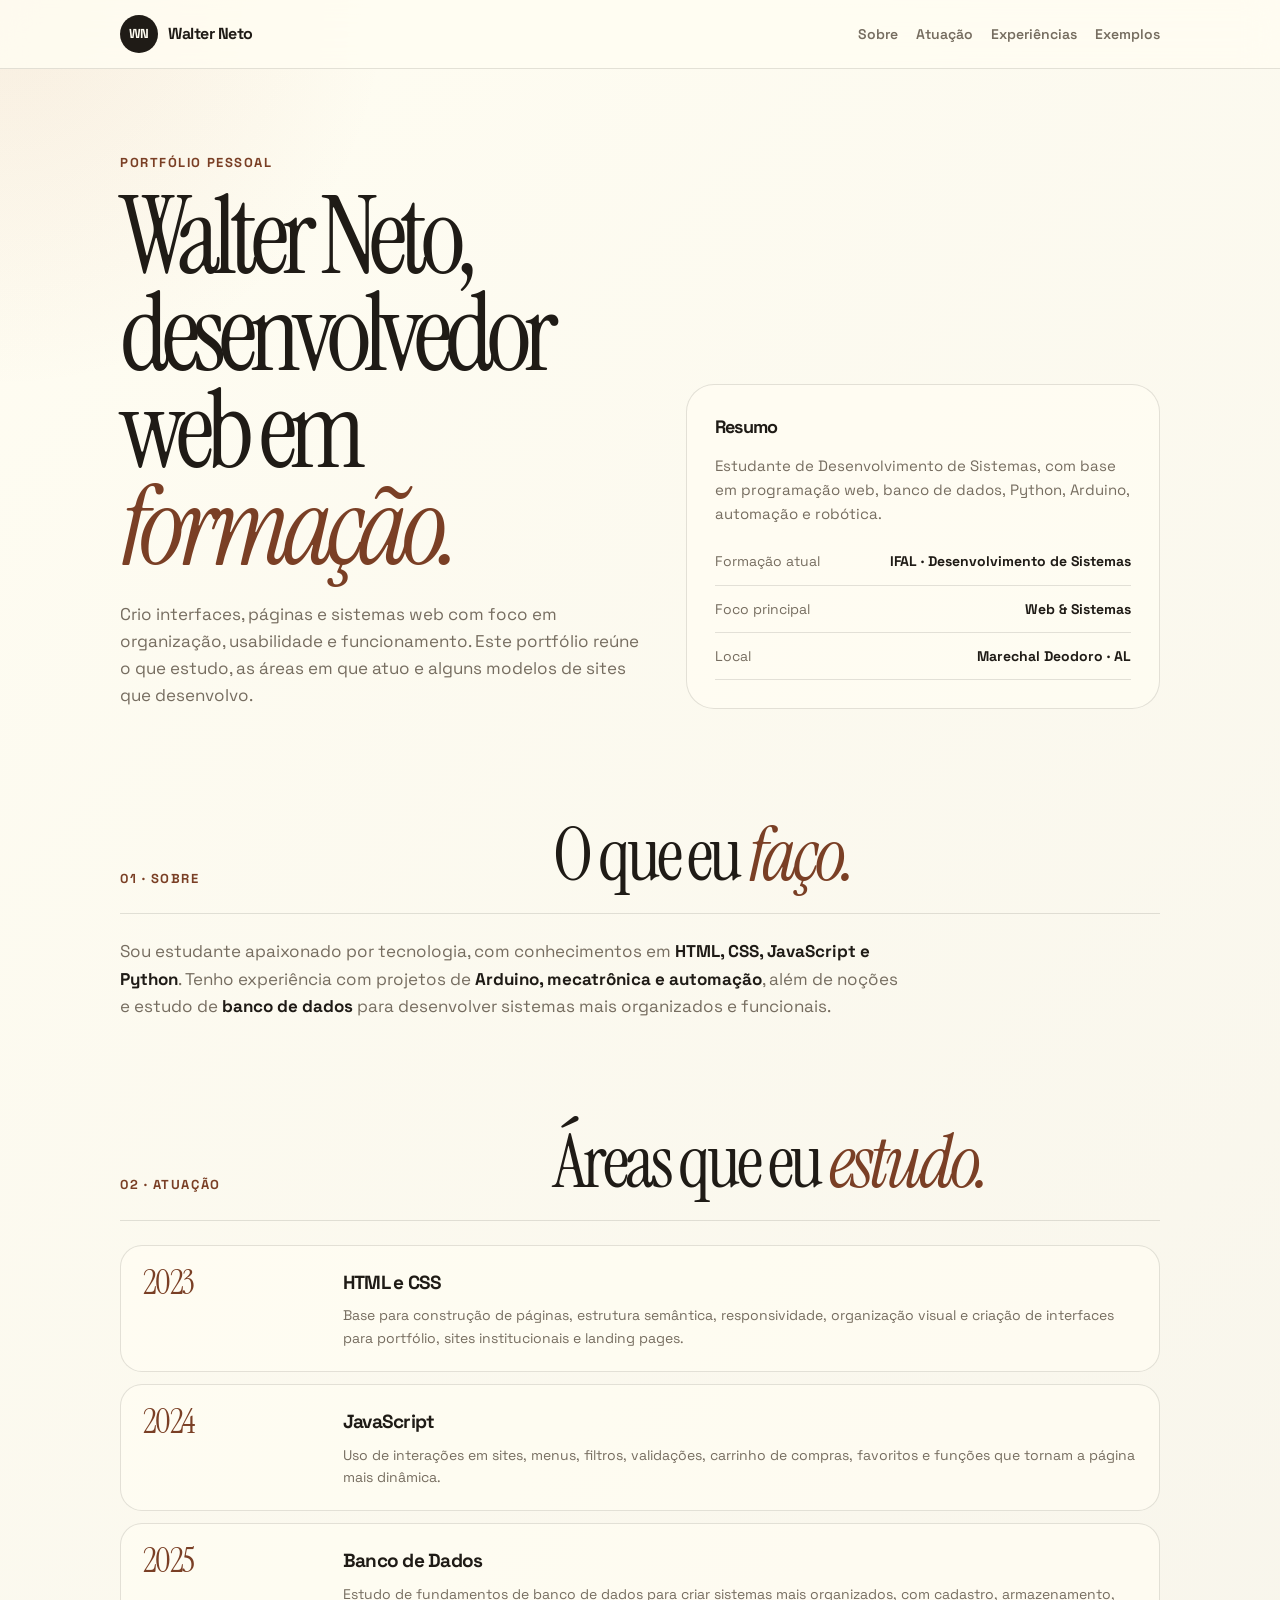
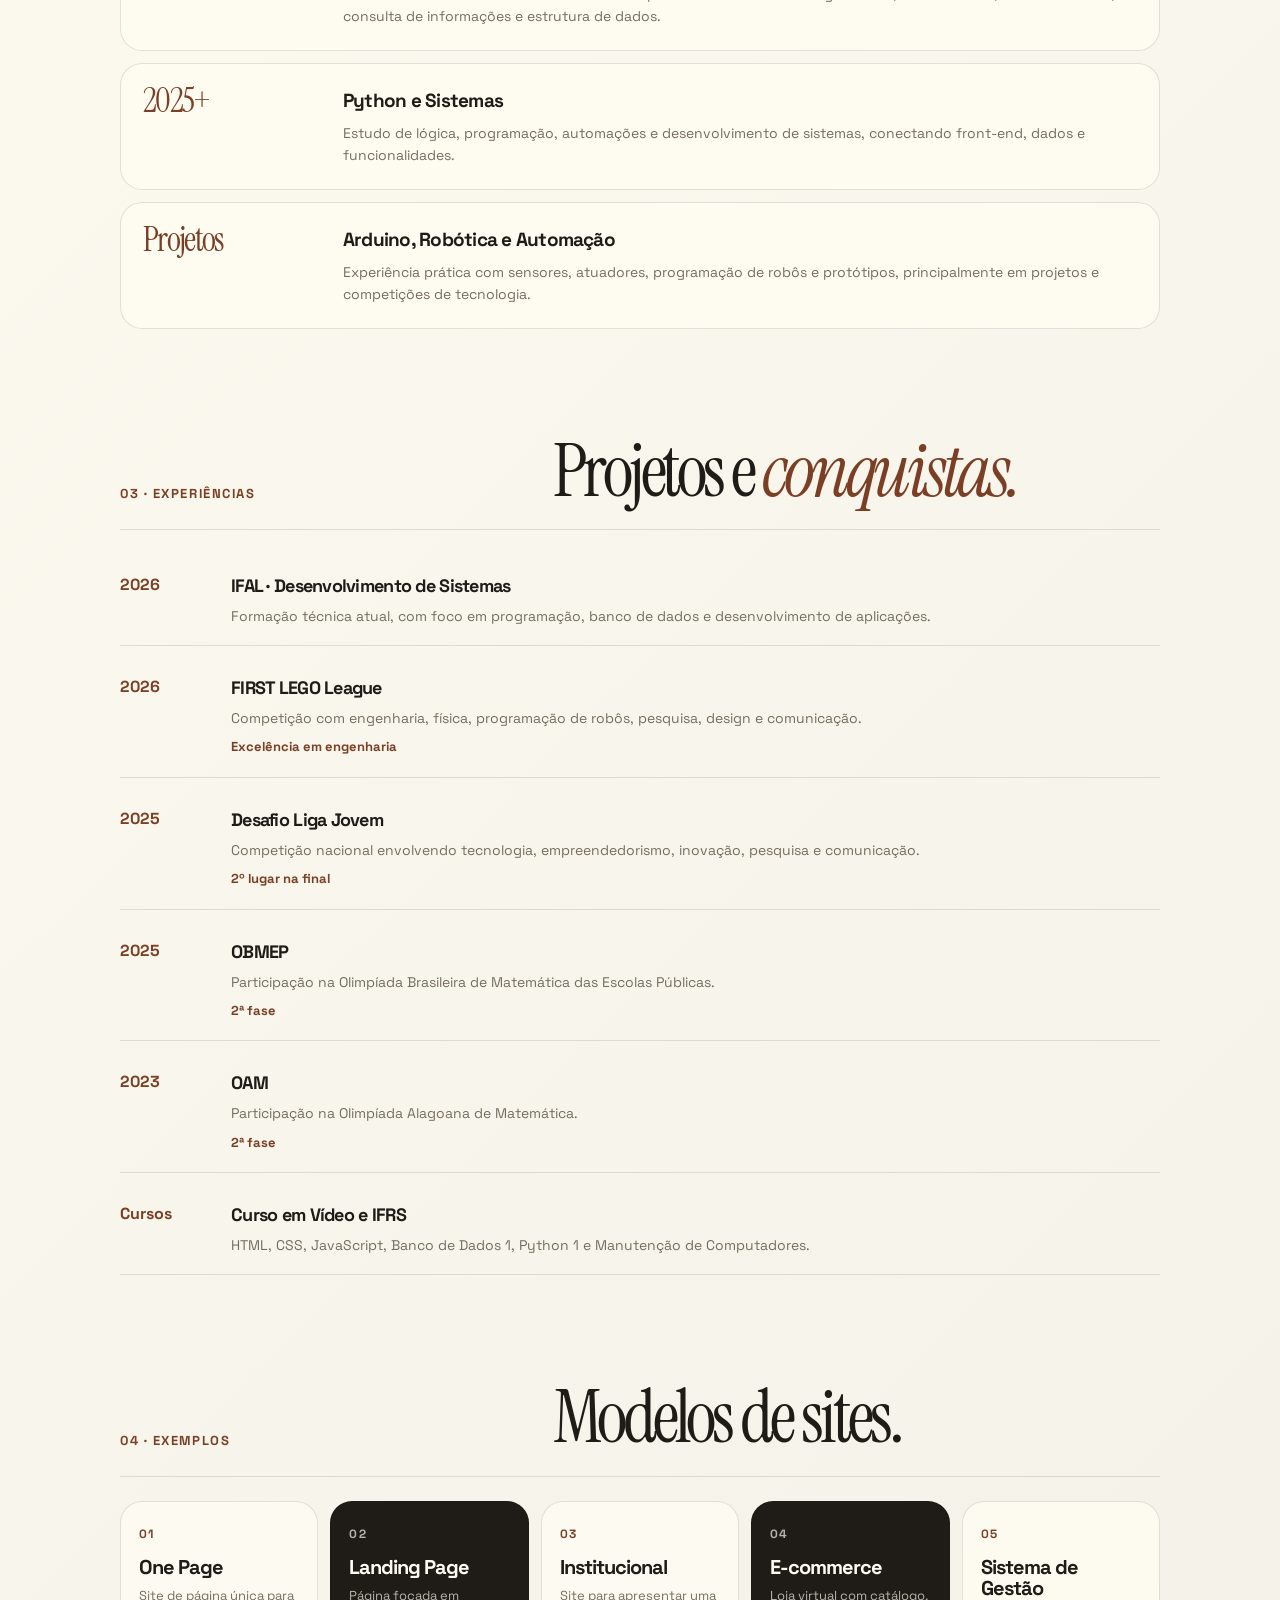
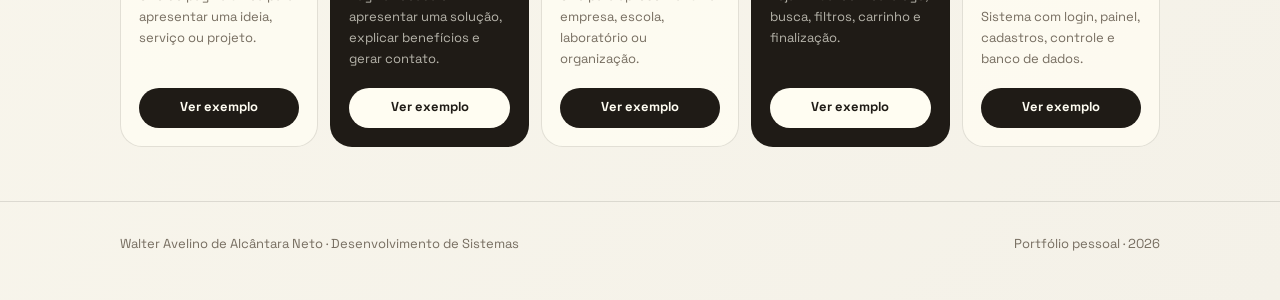
==== index.html @ 6284e9bd "Arquivos" ====
<!doctype html>
<html lang="pt-BR">
<head>
  <meta charset="UTF-8" />
  <meta name="viewport" content="width=device-width, initial-scale=1.0" />

  <title>Walter Neto | Portfólio</title>
  <meta
    name="description"
    content="Portfólio pessoal de Walter Neto, estudante de Desenvolvimento de Sistemas e desenvolvedor web."
  />

  <link rel="preconnect" href="https://fonts.googleapis.com">
  <link rel="preconnect" href="https://fonts.gstatic.com" crossorigin>
  <link
    href="https://fonts.googleapis.com/css2?family=Instrument+Serif:ital@0;1&family=Space+Grotesk:wght@400;500;600;700&display=swap"
    rel="stylesheet"
  >

  <style>
    :root {
      --bg: #fffdf2;
      --bg-soft: #f4f1e8;
      --paper: rgba(255, 253, 242, 0.78);
      --text: #1f1b16;
      --muted: #766d60;
      --line: rgba(31, 27, 22, 0.12);
      --accent: #b96a3c;
      --accent-dark: #7a3f25;
      --dark: #1f1b16;
      --radius: 22px;
      --serif: "Instrument Serif", Georgia, serif;
      --sans: "Space Grotesk", system-ui, sans-serif;
    }

    * {
      box-sizing: border-box;
      margin: 0;
      padding: 0;
    }

    html {
      scroll-behavior: smooth;
    }

    body {
      background:
        radial-gradient(circle at top left, rgba(185, 106, 60, 0.10), transparent 390px),
        linear-gradient(135deg, var(--bg), var(--bg-soft));
      color: var(--text);
      font-family: var(--sans);
      line-height: 1.6;
    }

    a {
      color: inherit;
      text-decoration: none;
    }

    .container {
      width: min(100% - 32px, 1040px);
      margin: 0 auto;
    }

    header {
      position: sticky;
      top: 0;
      z-index: 10;
      background: rgba(255, 253, 242, 0.82);
      backdrop-filter: blur(16px);
      border-bottom: 1px solid var(--line);
    }

    nav {
      min-height: 68px;
      display: flex;
      align-items: center;
      justify-content: space-between;
      gap: 16px;
    }

    .brand {
      display: flex;
      align-items: center;
      gap: 10px;
      font-weight: 700;
      letter-spacing: -0.03em;
    }

    .brand-mark {
      width: 38px;
      height: 38px;
      border-radius: 999px;
      background: var(--dark);
      color: var(--bg);
      display: grid;
      place-items: center;
      font-size: 13px;
    }

    .nav-links {
      display: flex;
      align-items: center;
      gap: 18px;
      list-style: none;
      color: var(--muted);
      font-size: 14px;
      font-weight: 600;
    }

    .nav-links a {
      transition: 0.2s;
    }

    .nav-links a:hover {
      color: var(--accent-dark);
    }

    .hero {
      padding: 84px 0 58px;
    }

    .hero-grid {
      display: grid;
      grid-template-columns: 1.05fr 0.95fr;
      gap: 42px;
      align-items: end;
    }

    .eyebrow {
      color: var(--accent-dark);
      font-size: 13px;
      font-weight: 700;
      text-transform: uppercase;
      letter-spacing: 0.12em;
      margin-bottom: 14px;
    }

    h1 {
      font-family: var(--serif);
      font-size: clamp(58px, 9vw, 108px);
      line-height: 0.9;
      letter-spacing: -0.065em;
      font-weight: 400;
      max-width: 760px;
    }

    h1 em {
      color: var(--accent-dark);
      font-style: italic;
    }

    .hero-text {
      color: var(--muted);
      max-width: 580px;
      margin-top: 24px;
      font-size: 17px;
    }

    .hero-card {
      border: 1px solid var(--line);
      background: var(--paper);
      border-radius: 28px;
      padding: 28px;
    }

    .hero-card h2 {
      font-size: 18px;
      letter-spacing: -0.04em;
      margin-bottom: 12px;
    }

    .hero-card p {
      color: var(--muted);
      font-size: 15px;
    }

    .hero-list {
      display: grid;
      gap: 12px;
      margin-top: 24px;
    }

    .hero-list div {
      display: flex;
      justify-content: space-between;
      gap: 16px;
      padding-bottom: 12px;
      border-bottom: 1px solid var(--line);
      font-size: 14px;
    }

    .hero-list span {
      color: var(--muted);
    }

    .hero-list strong {
      text-align: right;
    }

    .section {
      padding: 54px 0;
    }

    .section-head {
      display: grid;
      grid-template-columns: 0.8fr 1.2fr;
      gap: 28px;
      align-items: end;
      padding-bottom: 24px;
      border-bottom: 1px solid var(--line);
      margin-bottom: 24px;
    }

    .section-number {
      color: var(--accent-dark);
      font-size: 13px;
      font-weight: 700;
      letter-spacing: 0.12em;
      text-transform: uppercase;
    }

    .section-title {
      font-family: var(--serif);
      font-size: clamp(42px, 6vw, 74px);
      line-height: 0.92;
      letter-spacing: -0.055em;
      font-weight: 400;
    }

    .section-title em {
      color: var(--accent-dark);
    }

    .about-text {
      color: var(--muted);
      font-size: 17px;
      max-width: 780px;
    }

    .about-text strong {
      color: var(--text);
    }

    .simple-grid {
      display: grid;
      grid-template-columns: repeat(3, 1fr);
      gap: 14px;
    }

    .simple-card {
      border: 1px solid var(--line);
      background: var(--paper);
      border-radius: var(--radius);
      padding: 22px;
      min-height: 180px;
    }

    .simple-card h3 {
      font-size: 18px;
      line-height: 1.1;
      letter-spacing: -0.04em;
      margin-bottom: 12px;
    }

    .simple-card p {
      color: var(--muted);
      font-size: 14px;
    }

    .study-list {
      display: grid;
      gap: 12px;
    }

    .study-item {
      display: grid;
      grid-template-columns: 180px 1fr;
      gap: 20px;
      border: 1px solid var(--line);
      background: var(--paper);
      border-radius: var(--radius);
      padding: 22px;
    }

    .study-time {
      font-family: var(--serif);
      color: var(--accent-dark);
      font-size: 34px;
      line-height: 0.9;
      letter-spacing: -0.05em;
    }

    .study-item h3 {
      font-size: 19px;
      letter-spacing: -0.04em;
      margin-bottom: 6px;
    }

    .study-item p {
      color: var(--muted);
      font-size: 14px;
    }

    .experience-list {
      display: grid;
      gap: 10px;
    }

    .experience-item {
      display: grid;
      grid-template-columns: 95px 1fr;
      gap: 16px;
      padding: 18px 0;
      border-bottom: 1px solid var(--line);
    }

    .experience-year {
      color: var(--accent-dark);
      font-weight: 700;
    }

    .experience-item h3 {
      font-size: 18px;
      letter-spacing: -0.04em;
    }

    .experience-item p {
      color: var(--muted);
      margin-top: 4px;
      font-size: 14px;
    }

    .result {
      display: inline-block;
      margin-top: 8px;
      color: var(--accent-dark);
      font-size: 13px;
      font-weight: 700;
    }

    .project-grid {
      display: grid;
      grid-template-columns: repeat(5, 1fr);
      gap: 12px;
    }

    .project-card {
      min-height: 220px;
      border: 1px solid var(--line);
      background: var(--paper);
      border-radius: var(--radius);
      padding: 18px;
      display: flex;
      flex-direction: column;
      justify-content: space-between;
      transition: 0.2s;
    }

    .project-card:hover {
      transform: translateY(-4px);
      background: rgba(255, 253, 242, 0.92);
    }

    .project-card.featured {
      background: var(--dark);
      color: var(--bg);
    }

    .project-card.featured p,
    .project-card.featured span {
      color: rgba(255, 253, 242, 0.68);
    }

    .project-card span {
      color: var(--accent-dark);
      font-size: 12px;
      font-weight: 700;
      text-transform: uppercase;
      letter-spacing: 0.10em;
    }

    .project-card h3 {
      margin-top: 12px;
      font-size: 20px;
      letter-spacing: -0.05em;
      line-height: 1.05;
    }

    .project-card p {
      color: var(--muted);
      font-size: 13px;
      margin-top: 8px;
    }

    .project-btn {
      margin-top: 18px;
      min-height: 40px;
      border-radius: 999px;
      display: inline-flex;
      align-items: center;
      justify-content: center;
      background: var(--dark);
      color: var(--bg);
      font-size: 13px;
      font-weight: 700;
      transition: 0.2s;
    }

    .featured .project-btn {
      background: var(--bg);
      color: var(--dark);
    }

    .project-btn:hover {
      transform: translateY(-1px);
      background: var(--accent-dark);
      color: var(--bg);
    }

    .final {
      border-top: 1px solid var(--line);
      padding: 32px 0 46px;
      color: var(--muted);
      font-size: 13px;
    }

    .final .container {
      display: flex;
      justify-content: space-between;
      gap: 16px;
      flex-wrap: wrap;
    }

    @media (max-width: 980px) {
      .hero-grid,
      .section-head {
        grid-template-columns: 1fr;
      }

      .simple-grid {
        grid-template-columns: 1fr;
      }

      .project-grid {
        grid-template-columns: repeat(2, 1fr);
      }
    }

    @media (max-width: 720px) {
      .nav-links {
        display: none;
      }

      .hero {
        padding: 56px 0 38px;
      }

      .study-item,
      .experience-item {
        grid-template-columns: 1fr;
      }

      .project-grid {
        grid-template-columns: 1fr;
      }
    }
  </style>
</head>

<body>
  <header>
    <div class="container">
      <nav>
        <a href="#" class="brand">
          <div class="brand-mark">WN</div>
          <span>Walter Neto</span>
        </a>

        <ul class="nav-links">
          <li><a href="#sobre">Sobre</a></li>
          <li><a href="#atuacao">Atuação</a></li>
          <li><a href="#experiencias">Experiências</a></li>
          <li><a href="#projetos">Exemplos</a></li>
        </ul>
      </nav>
    </div>
  </header>

  <main>
    <section class="hero">
      <div class="container hero-grid">
        <div>
          <div class="eyebrow">Portfólio pessoal</div>
          <h1>Walter Neto, desenvolvedor web em <em>formação.</em></h1>
          <p class="hero-text">
            Crio interfaces, páginas e sistemas web com foco em organização, usabilidade e funcionamento.
            Este portfólio reúne o que estudo, as áreas em que atuo e alguns modelos de sites que desenvolvo.
          </p>
        </div>

        <aside class="hero-card">
          <h2>Resumo</h2>
          <p>
            Estudante de Desenvolvimento de Sistemas, com base em programação web, banco de dados,
            Python, Arduino, automação e robótica.
          </p>

          <div class="hero-list">
            <div>
              <span>Formação atual</span>
              <strong>IFAL · Desenvolvimento de Sistemas</strong>
            </div>
            <div>
              <span>Foco principal</span>
              <strong>Web & Sistemas</strong>
            </div>
            <div>
              <span>Local</span>
              <strong>Marechal Deodoro · AL</strong>
            </div>
          </div>
        </aside>
      </div>
    </section>

    <section class="section" id="sobre">
      <div class="container">
        <div class="section-head">
          <div class="section-number">01 · Sobre</div>
          <h2 class="section-title">O que eu <em>faço.</em></h2>
        </div>

        <p class="about-text">
          Sou estudante apaixonado por tecnologia, com conhecimentos em <strong>HTML, CSS, JavaScript e Python</strong>.
          Tenho experiência com projetos de <strong>Arduino, mecatrônica e automação</strong>, além de noções e estudo
          de <strong>banco de dados</strong> para desenvolver sistemas mais organizados e funcionais.
        </p>
      </div>
    </section>

    <section class="section" id="atuacao">
      <div class="container">
        <div class="section-head">
          <div class="section-number">02 · Atuação</div>
          <h2 class="section-title">Áreas que eu <em>estudo.</em></h2>
        </div>

        <div class="study-list">
          <article class="study-item">
            <div class="study-time">2023</div>
            <div>
              <h3>HTML e CSS</h3>
              <p>
                Base para construção de páginas, estrutura semântica, responsividade, organização visual
                e criação de interfaces para portfólio, sites institucionais e landing pages.
              </p>
            </div>
          </article>

          <article class="study-item">
            <div class="study-time">2024</div>
            <div>
              <h3>JavaScript</h3>
              <p>
                Uso de interações em sites, menus, filtros, validações, carrinho de compras,
                favoritos e funções que tornam a página mais dinâmica.
              </p>
            </div>
          </article>

          <article class="study-item">
            <div class="study-time">2025</div>
            <div>
              <h3>Banco de Dados</h3>
              <p>
                Estudo de fundamentos de banco de dados para criar sistemas mais organizados,
                com cadastro, armazenamento, consulta de informações e estrutura de dados.
              </p>
            </div>
          </article>

          <article class="study-item">
            <div class="study-time">2025+</div>
            <div>
              <h3>Python e Sistemas</h3>
              <p>
                Estudo de lógica, programação, automações e desenvolvimento de sistemas,
                conectando front-end, dados e funcionalidades.
              </p>
            </div>
          </article>

          <article class="study-item">
            <div class="study-time">Projetos</div>
            <div>
              <h3>Arduino, Robótica e Automação</h3>
              <p>
                Experiência prática com sensores, atuadores, programação de robôs e protótipos,
                principalmente em projetos e competições de tecnologia.
              </p>
            </div>
          </article>
        </div>
      </div>
    </section>

    <section class="section" id="experiencias">
      <div class="container">
        <div class="section-head">
          <div class="section-number">03 · Experiências</div>
          <h2 class="section-title">Projetos e <em>conquistas.</em></h2>
        </div>

        <div class="experience-list">
          <article class="experience-item">
            <div class="experience-year">2026</div>
            <div>
              <h3>IFAL · Desenvolvimento de Sistemas</h3>
              <p>Formação técnica atual, com foco em programação, banco de dados e desenvolvimento de aplicações.</p>
            </div>
          </article>

          <article class="experience-item">
            <div class="experience-year">2026</div>
            <div>
              <h3>FIRST LEGO League</h3>
              <p>Competição com engenharia, física, programação de robôs, pesquisa, design e comunicação.</p>
              <span class="result">Excelência em engenharia</span>
            </div>
          </article>

          <article class="experience-item">
            <div class="experience-year">2025</div>
            <div>
              <h3>Desafio Liga Jovem</h3>
              <p>Competição nacional envolvendo tecnologia, empreendedorismo, inovação, pesquisa e comunicação.</p>
              <span class="result">2º lugar na final</span>
            </div>
          </article>

          <article class="experience-item">
            <div class="experience-year">2025</div>
            <div>
              <h3>OBMEP</h3>
              <p>Participação na Olimpíada Brasileira de Matemática das Escolas Públicas.</p>
              <span class="result">2ª fase</span>
            </div>
          </article>

          <article class="experience-item">
            <div class="experience-year">2023</div>
            <div>
              <h3>OAM</h3>
              <p>Participação na Olimpíada Alagoana de Matemática.</p>
              <span class="result">2ª fase</span>
            </div>
          </article>

          <article class="experience-item">
            <div class="experience-year">Cursos</div>
            <div>
              <h3>Curso em Vídeo e IFRS</h3>
              <p>HTML, CSS, JavaScript, Banco de Dados 1, Python 1 e Manutenção de Computadores.</p>
            </div>
          </article>
        </div>
      </div>
    </section>

    <section class="section" id="projetos">
      <div class="container">
        <div class="section-head">
          <div class="section-number">04 · Exemplos</div>
          <h2 class="section-title">Modelos de sites.</h2>
        </div>

        <div class="project-grid">
          <article class="project-card">
            <div>
              <span>01</span>
              <h3>One Page</h3>
              <p>Site de página única para apresentar uma ideia, serviço ou projeto.</p>
            </div>
            <a class="project-btn" href="https://ualter-lab.github.io/WnBugdroid/" target="_parent" rel="noopener noreferrer">Ver exemplo</a>
          </article>

          <article class="project-card featured">
            <div>
              <span>02</span>
              <h3>Landing Page</h3>
              <p>Página focada em apresentar uma solução, explicar benefícios e gerar contato.</p>
            </div>
            <a class="project-btn" href="templates/Page-main/index.html" target="_parent" rel="noopener noreferrer">Ver exemplo</a>
          </article>

          <article class="project-card">
            <div>
              <span>03</span>
              <h3>Institucional</h3>
              <p>Site para apresentar uma empresa, escola, laboratório ou organização.</p>
            </div>
            <a class="project-btn" href="templates/ifmaker_lab_static_portfolio.html" target="_parent" rel="noopener noreferrer">Ver exemplo</a>
          </article>

          <article class="project-card featured">
            <div>
              <span>04</span>
              <h3>E-commerce</h3>
              <p>Loja virtual com catálogo, busca, filtros, carrinho e finalização.</p>
            </div>
            <a class="project-btn" href="templates/ecommerce_wnstore_completo.html" target="_parent" rel="noopener noreferrer">Ver exemplo</a>
          </article>

          <article class="project-card">
            <div>
              <span>05</span>
              <h3>Sistema de Gestão</h3>
              <p>Sistema com login, painel, cadastros, controle e banco de dados.</p>
            </div>
            <a class="project-btn" href="templates/dashboard_vendas_dark.html" target="_parent" rel="noopener noreferrer">Ver exemplo</a>
          </article>
        </div>
      </div>
    </section>
  </main>

  <footer class="final">
    <div class="container">
      <span>Walter Avelino de Alcântara Neto · Desenvolvimento de Sistemas</span>
      <span>Portfólio pessoal · 2026</span>
    </div>
  </footer>
</body>
</html>
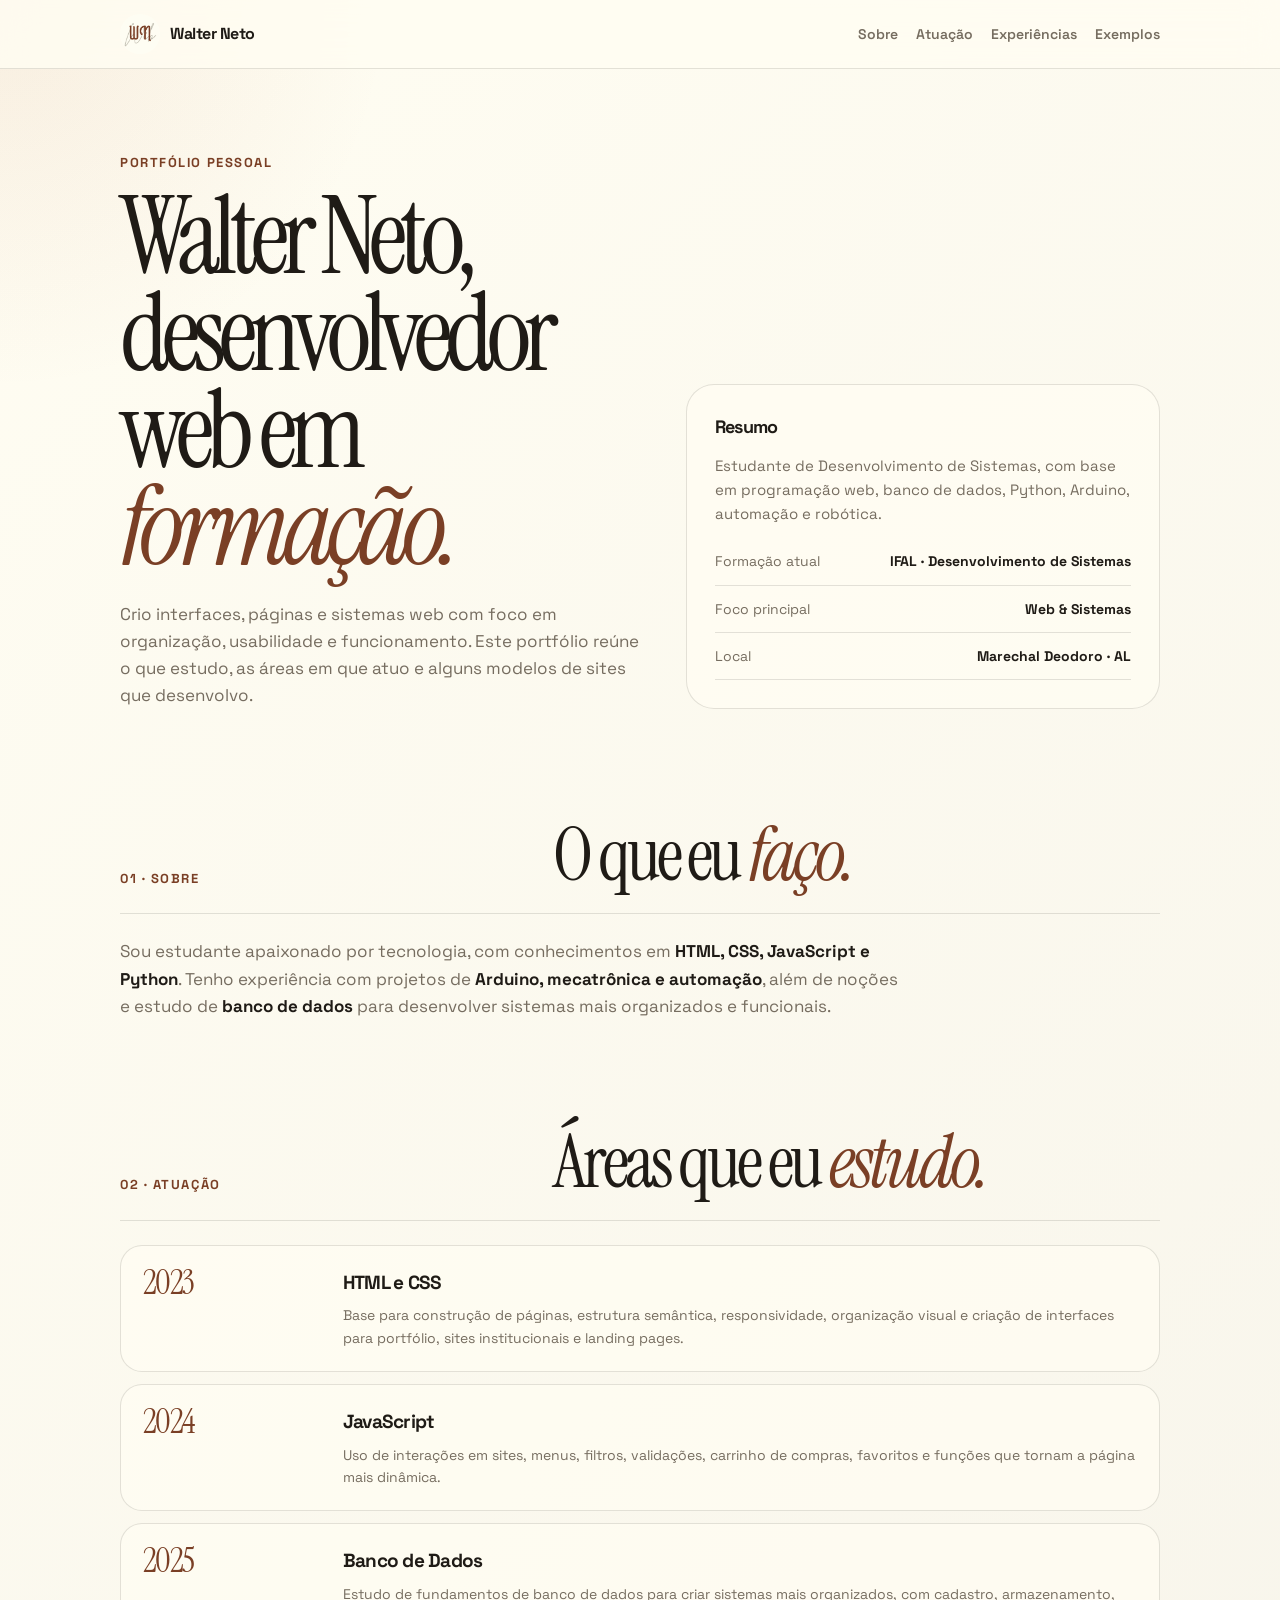
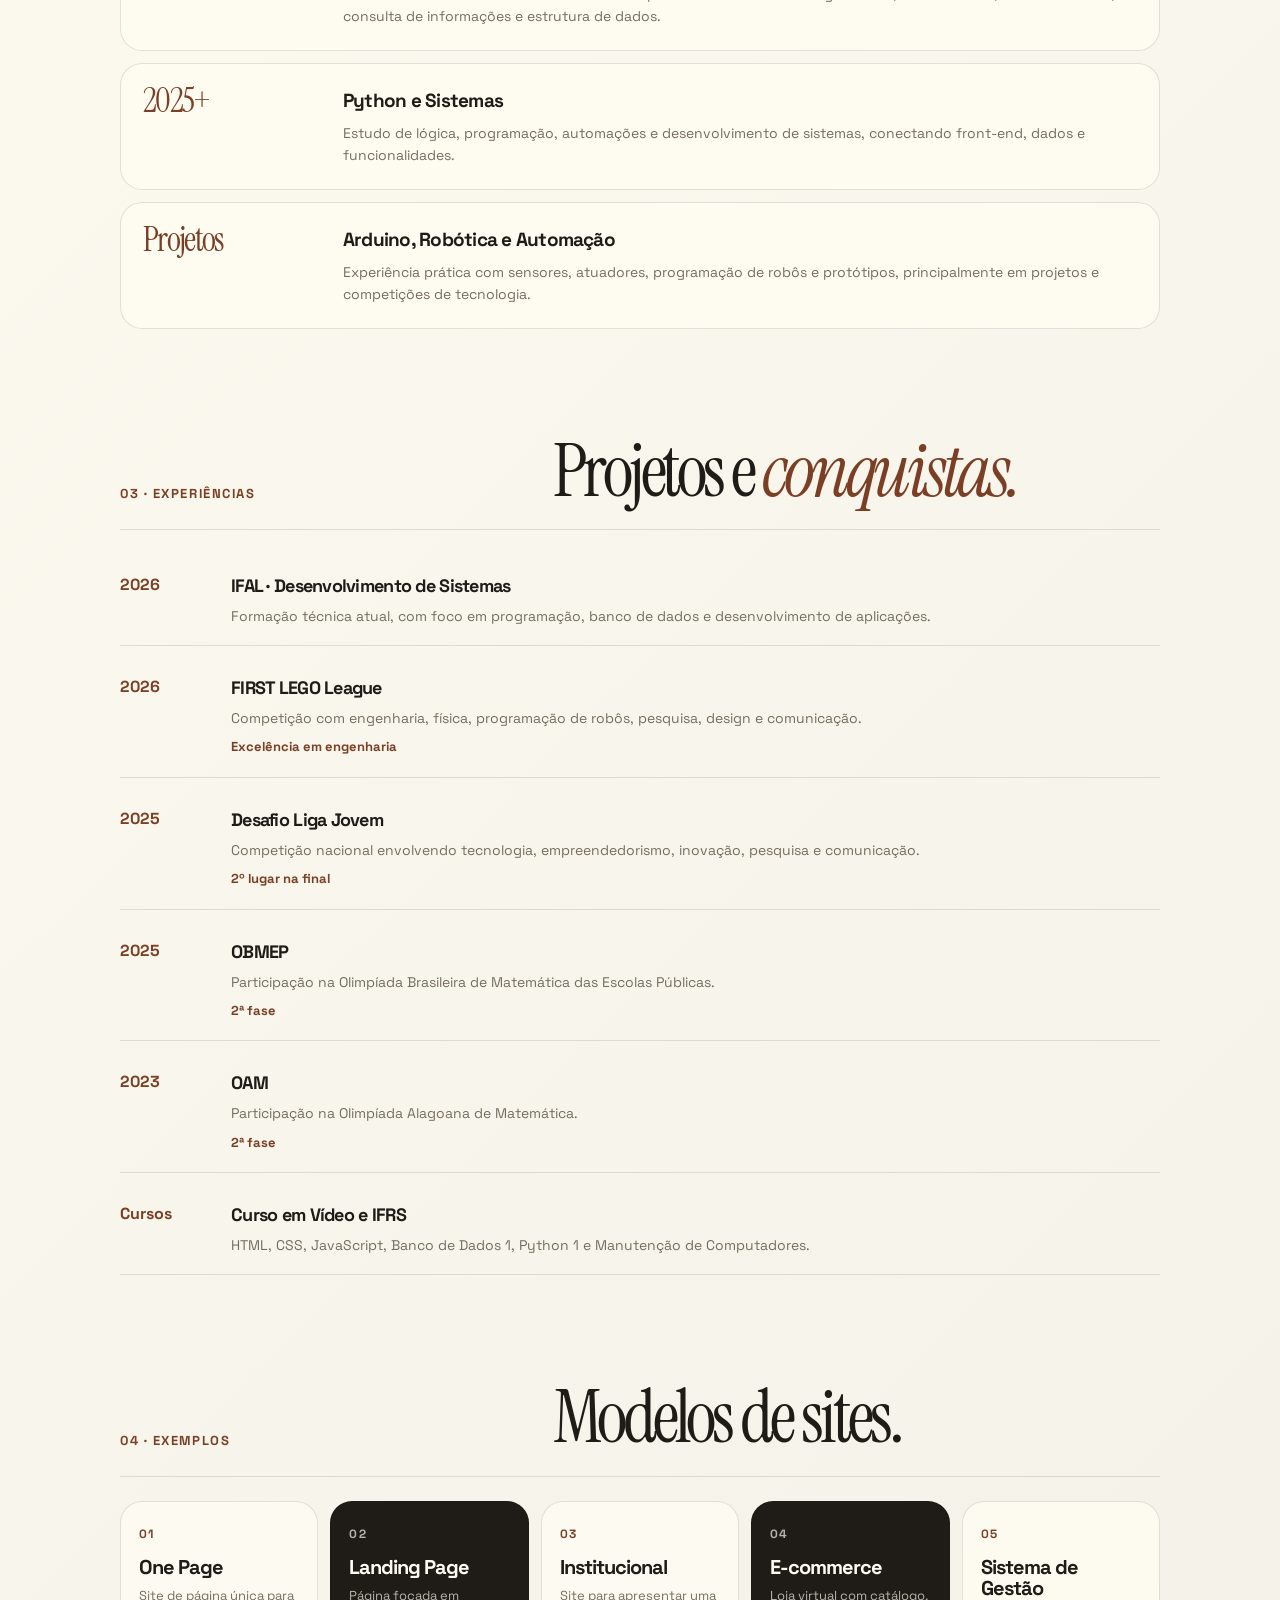
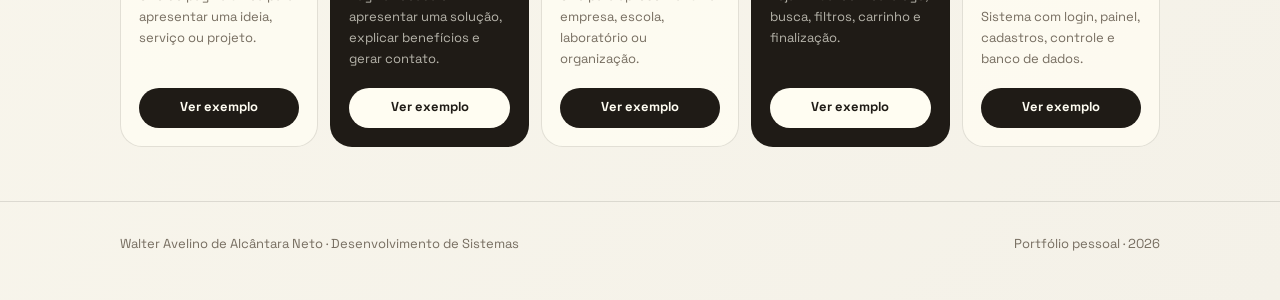
==== commit 1a7606f7: "Adicionando a Logo da empresa" ====
--- a/index.html
+++ b/index.html
@@ -88,8 +88,8 @@
     }
 
     .brand-mark {
-      width: 38px;
-      height: 38px;
+      width: 40px;
+      height: 40px;
       border-radius: 999px;
       background: var(--dark);
       color: var(--bg);
@@ -473,7 +473,7 @@
     <div class="container">
       <nav>
         <a href="#" class="brand">
-          <div class="brand-mark">WN</div>
+          <img src="img/WN.webp" alt="logo"  class="brand-mark">
           <span>Walter Neto</span>
         </a>
 
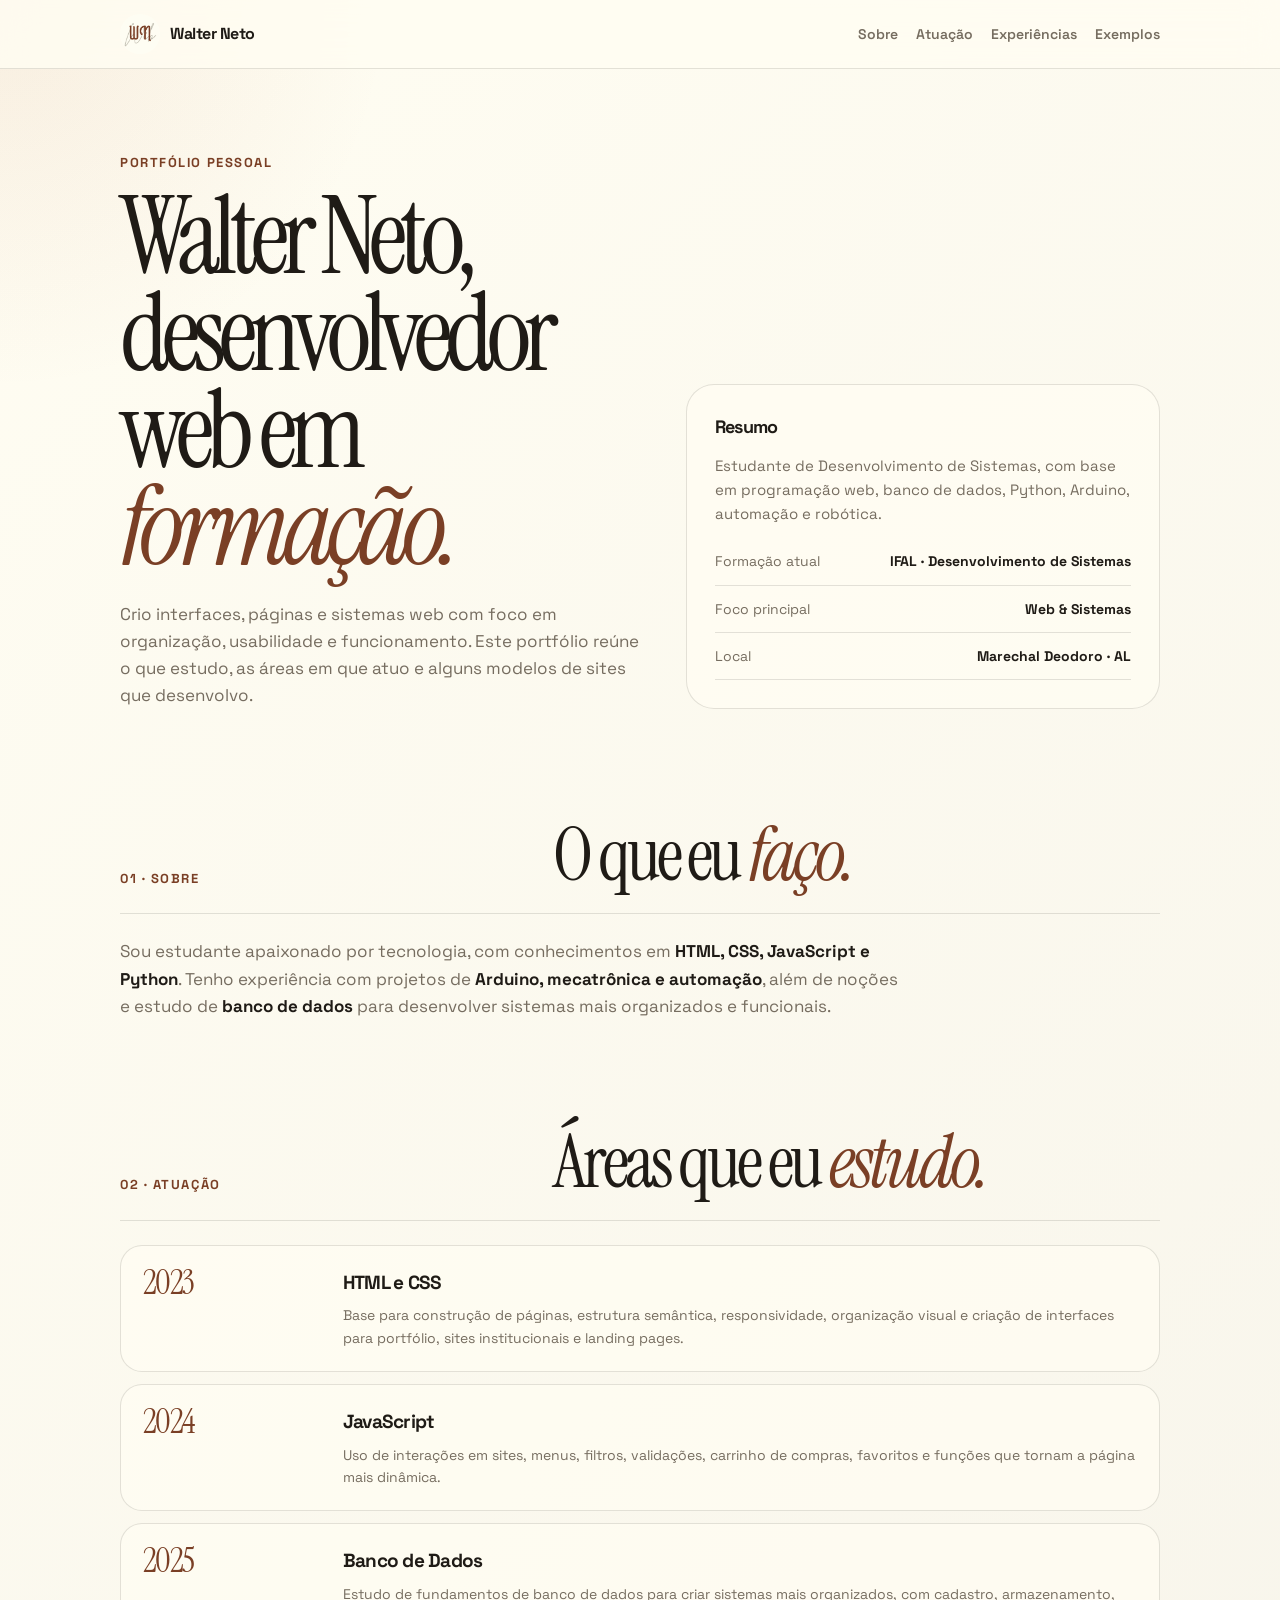
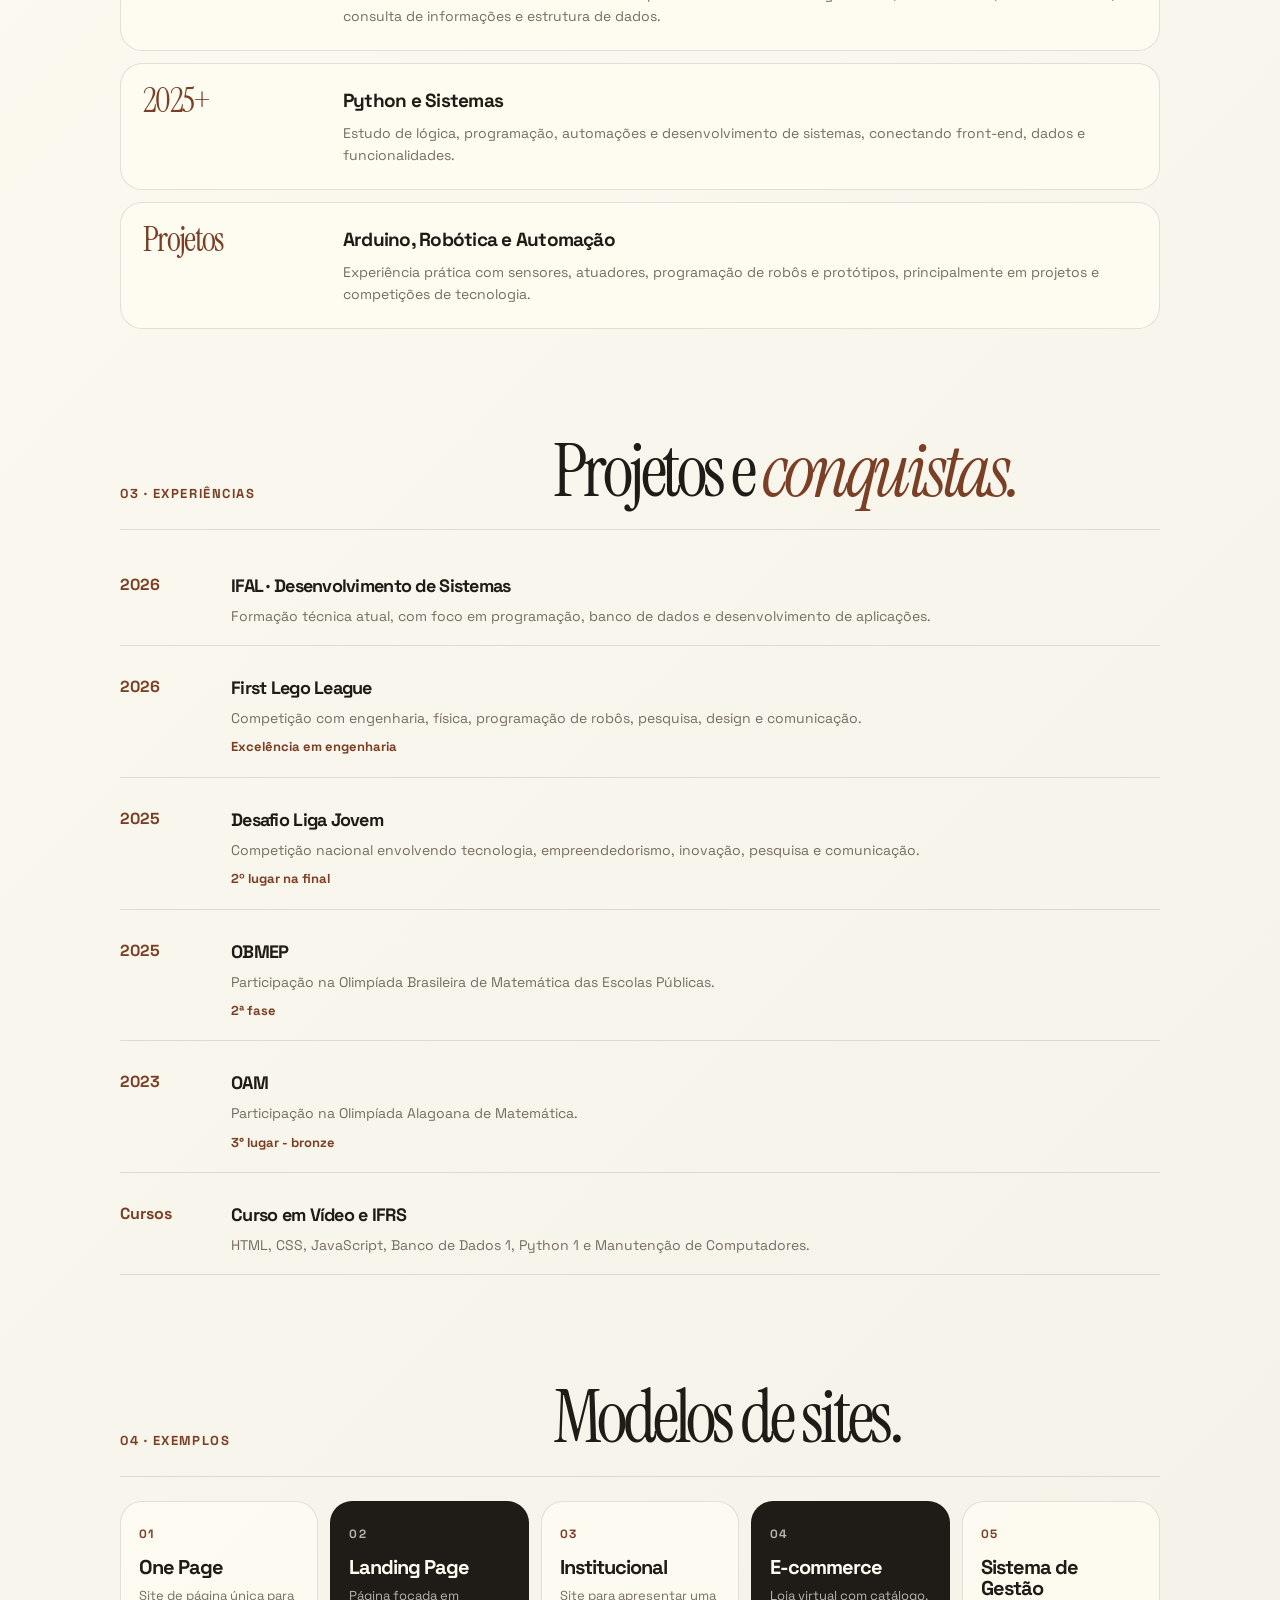
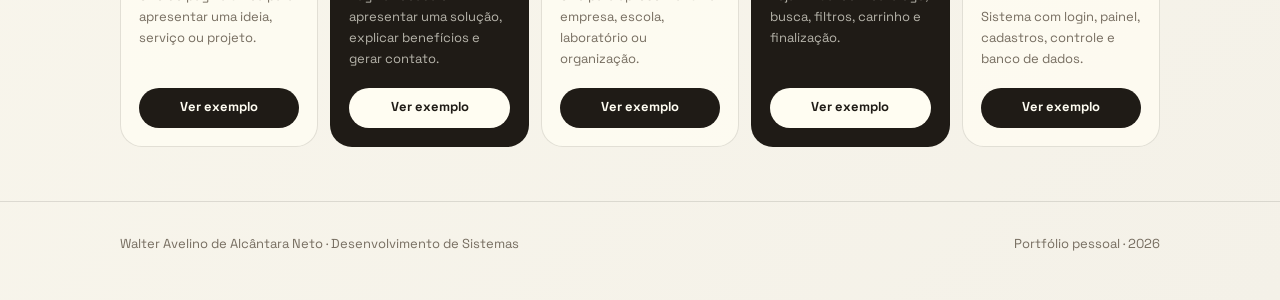
==== commit 8b9e648b: "Atualizar o index.html" ====
--- a/index.html
+++ b/index.html
@@ -624,7 +624,7 @@
           <article class="experience-item">
             <div class="experience-year">2026</div>
             <div>
-              <h3>FIRST LEGO League</h3>
+              <h3>First Lego League</h3>
               <p>Competição com engenharia, física, programação de robôs, pesquisa, design e comunicação.</p>
               <span class="result">Excelência em engenharia</span>
             </div>
@@ -653,7 +653,7 @@
             <div>
               <h3>OAM</h3>
               <p>Participação na Olimpíada Alagoana de Matemática.</p>
-              <span class="result">2ª fase</span>
+              <span class="result">3° lugar - bronze</span>
             </div>
           </article>
 
